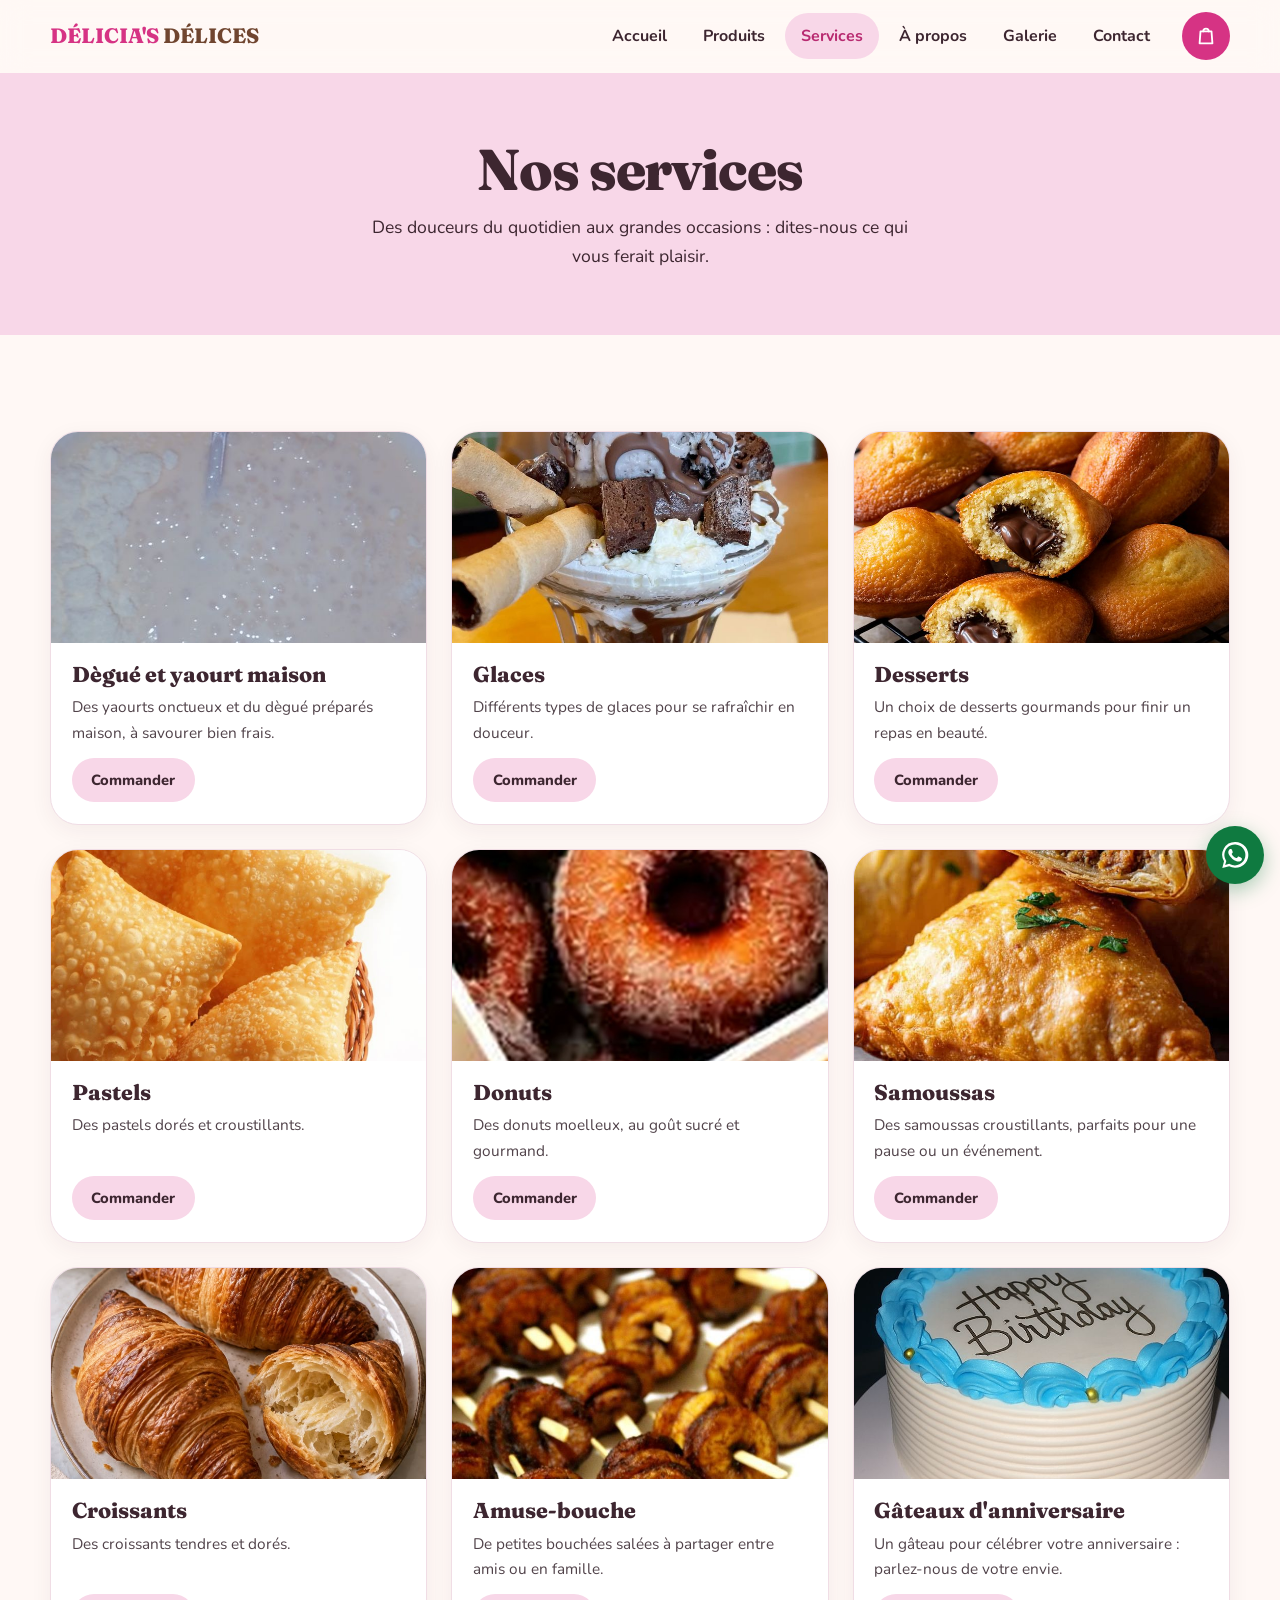
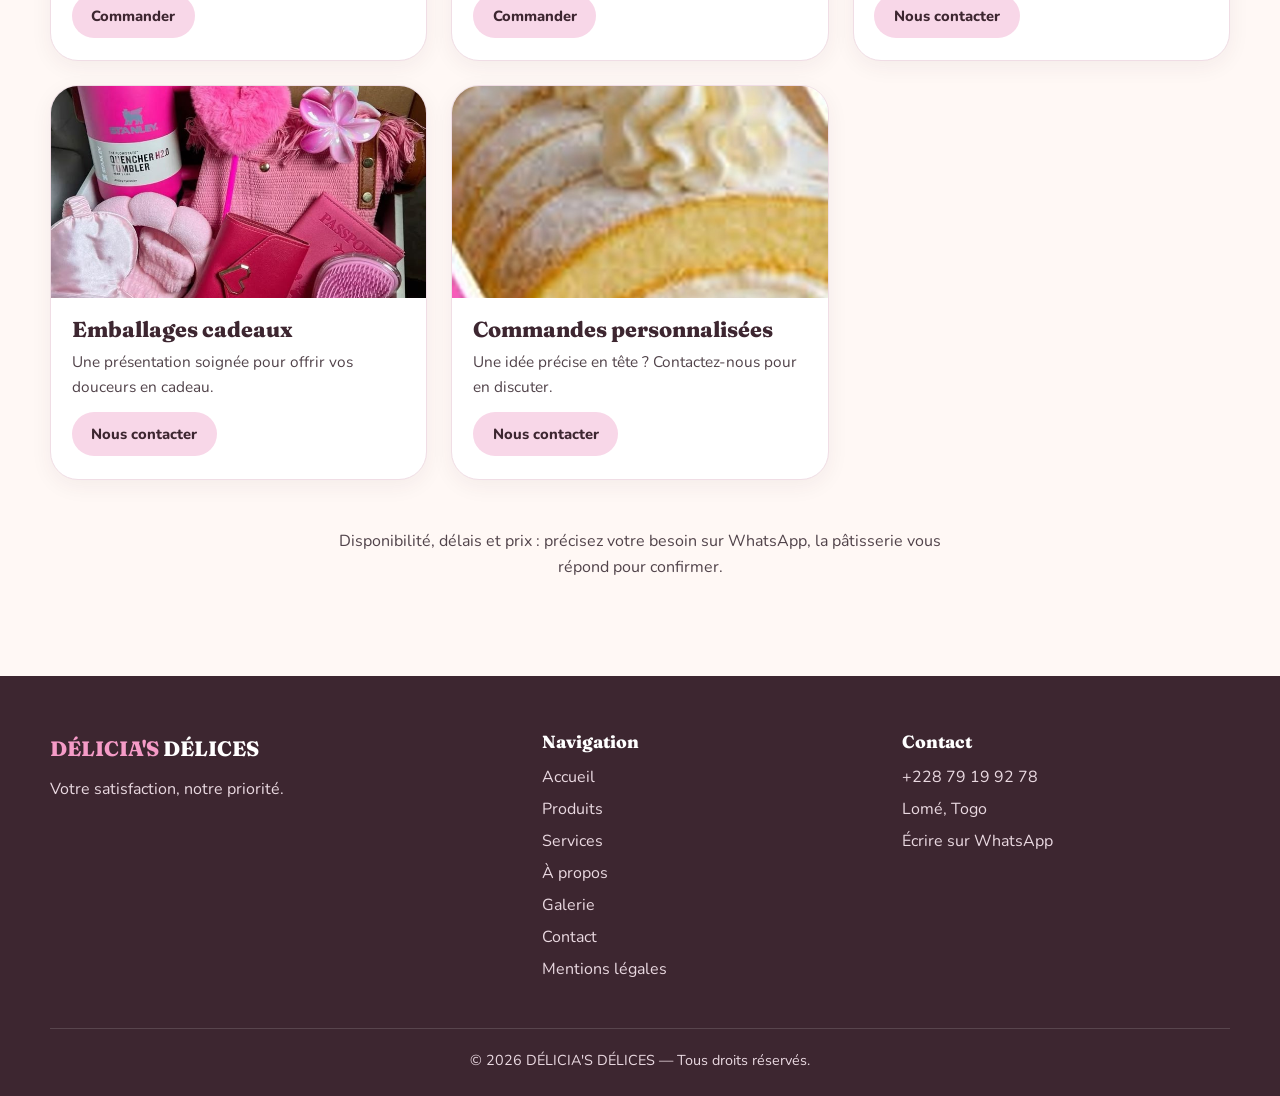
==== services.html @ 10949d64 "Add files via upload" ====
<!DOCTYPE html>
<html lang="fr">

<head>
    <meta charset="UTF-8">
    <meta name="viewport" content="width=device-width, initial-scale=1">
    <title>Nos services — DÉLICIA'S DÉLICES</title>
    <meta name="description"
        content="Dègué, yaourt, glaces, desserts, pastels, donuts, samoussas, croissants, amuse-bouche, gâteaux d'anniversaire et emballages cadeaux à Lomé.">
    <meta name="theme-color" content="#D63384">
    <script>document.documentElement.classList.add("js");</script>
    <link rel="preconnect" href="https://fonts.googleapis.com">
    <link rel="preconnect" href="https://fonts.gstatic.com" crossorigin>
    <link
        href="https://fonts.googleapis.com/css2?family=Fraunces:opsz,wght@9..144,600;9..144,800&family=Nunito:wght@400;600;800&display=swap"
        rel="stylesheet">
    <link rel="stylesheet" href="css/style.css">
    <link rel="stylesheet" href="css/produits.css">
    <link rel="stylesheet" href="css/services.css">
    <link rel="stylesheet" href="css/panier.css">
    <link rel="stylesheet" href="css/responsive.css">
</head>

<body>
    <a class="skip-link" href="#contenu">Aller au contenu</a>

    <header class="site-header">
        <div class="container nav-wrap">
            <a class="logo" href="index.html" aria-label="DÉLICIA'S DÉLICES, retour à l'accueil"><span>DÉLICIA'S</span>
                DÉLICES</a>
            <nav class="main-nav" id="nav-menu" aria-label="Navigation principale">
                <ul class="nav-menu">
                    <li><a href="index.html">Accueil</a></li>
                    <li><a href="produits.html">Produits</a></li>
                    <li><a href="services.html" aria-current="page">Services</a></li>
                    <li><a href="a-propos.html">À propos</a></li>
                    <li><a href="galerie.html">Galerie</a></li>
                    <li><a href="contact.html">Contact</a></li>
                </ul>
            </nav>
            <div class="nav-actions">
                <button class="cart-btn" type="button" data-cart-open aria-label="Ouvrir le panier">
                    <svg width="22" height="22" viewBox="0 0 24 24" fill="none" stroke="currentColor" stroke-width="2"
                        stroke-linecap="round" stroke-linejoin="round" aria-hidden="true">
                        <path d="M6 7h12l1 13H5L6 7z" />
                        <path d="M9 7a3 3 0 0 1 6 0" />
                    </svg>
                    <span class="cart-count" data-cart-count hidden>0</span>
                </button>
                <button class="nav-toggle" type="button" aria-expanded="false" aria-controls="nav-menu"
                    aria-label="Ouvrir le menu"><span></span><span></span><span></span></button>
            </div>
        </div>
    </header>

    <main id="contenu">
        <section class="page-head">
            <div class="container">
                <h1>Nos services</h1>
                <p>Des douceurs du quotidien aux grandes occasions : dites-nous ce qui vous ferait plaisir.</p>
            </div>
        </section>

        <section class="section" aria-label="Liste des services">
            <div class="container">
                <div class="grid services-grid">
                    <article class="card service reveal">
                        <div class="media" data-emoji="🥛"><img src="images/produits/Dègué.jpg"
                                alt="Dègué maison" width="640" height="360" loading="lazy"></div>
                        <div class="card-body">
                            <h2>Dègué et yaourt maison</h2>
                            <p class="card-text">Des yaourts onctueux et du dègué préparés maison, à savourer bien
                                frais.</p>
                            <a class="btn btn-ghost btn-sm" href="contact.html"
                                data-whatsapp="Bonjour DÉLICIA'S DÉLICES, je souhaite commander : Dègué et yaourt maison.">Commander</a>
                        </div>
                    </article>
                    <article class="card service reveal">
                        <div class="media" data-emoji="🍨"><img src="images/produits/Glace.jpg" alt="Glace"
                                width="640" height="360" loading="lazy"></div>
                        <div class="card-body">
                            <h2>Glaces</h2>
                            <p class="card-text">Différents types de glaces pour se rafraîchir en douceur.</p>
                            <a class="btn btn-ghost btn-sm" href="contact.html"
                                data-whatsapp="Bonjour DÉLICIA'S DÉLICES, je souhaite commander : Glaces.">Commander</a>
                        </div>
                    </article>
                    <article class="card service reveal">
                        <div class="media" data-emoji="🍰"><img src="images/produits/madeleines.jpg"
                                alt="Madeleines dorées" width="640" height="360" loading="lazy"></div>
                        <div class="card-body">
                            <h2>Desserts</h2>
                            <p class="card-text">Un choix de desserts gourmands pour finir un repas en beauté.</p>
                            <a class="btn btn-ghost btn-sm" href="contact.html"
                                data-whatsapp="Bonjour DÉLICIA'S DÉLICES, je souhaite commander : Desserts.">Commander</a>
                        </div>
                    </article>
                    <article class="card service reveal">
                        <div class="media" data-emoji="🥟"><img src="images/produits/pastel.jpg" alt="Pastels dorés"
                                width="640" height="360" loading="lazy"></div>
                        <div class="card-body">
                            <h2>Pastels</h2>
                            <p class="card-text">Des pastels dorés et croustillants.</p>
                            <a class="btn btn-ghost btn-sm" href="contact.html"
                                data-whatsapp="Bonjour DÉLICIA'S DÉLICES, je souhaite commander : Pastels.">Commander</a>
                        </div>
                    </article>
                    <article class="card service reveal">
                        <div class="media" data-emoji="🍩"><img src="images/produits/donut-sucre.jpg" alt="Donut sucré"
                                width="640" height="360" loading="lazy"></div>
                        <div class="card-body">
                            <h2>Donuts</h2>
                            <p class="card-text">Des donuts moelleux, au goût sucré et gourmand.</p>
                            <a class="btn btn-ghost btn-sm" href="contact.html"
                                data-whatsapp="Bonjour DÉLICIA'S DÉLICES, je souhaite commander : Donuts.">Commander</a>
                        </div>
                    </article>
                    <article class="card service reveal">
                        <div class="media" data-emoji="🥟"><img src="images/produits/samoussas.jpg"
                                alt="Samoussas dorés" width="640" height="360" loading="lazy"></div>
                        <div class="card-body">
                            <h2>Samoussas</h2>
                            <p class="card-text">Des samoussas croustillants, parfaits pour une pause ou un événement.
                            </p>
                            <a class="btn btn-ghost btn-sm" href="contact.html"
                                data-whatsapp="Bonjour DÉLICIA'S DÉLICES, je souhaite commander : Samoussas.">Commander</a>
                        </div>
                    </article>
                    <article class="card service reveal">
                        <div class="media" data-emoji="🥐"><img src="images/produits/croissants.jpg"
                                alt="Croissants dorés" width="640" height="360" loading="lazy"></div>
                        <div class="card-body">
                            <h2>Croissants</h2>
                            <p class="card-text">Des croissants tendres et dorés.</p>
                            <a class="btn btn-ghost btn-sm" href="contact.html"
                                data-whatsapp="Bonjour DÉLICIA'S DÉLICES, je souhaite commander : Croissants.">Commander</a>
                        </div>
                    </article>
                    <article class="card service reveal">
                        <div class="media" data-emoji="🍢"><img src="images/produits/Amuse-bouche.jpg"
                                alt="Assortiment d'amuse-bouche" width="640" height="360" loading="lazy"></div>
                        <div class="card-body">
                            <h2>Amuse-bouche</h2>
                            <p class="card-text">De petites bouchées salées à partager entre amis ou en famille.</p>
                            <a class="btn btn-ghost btn-sm" href="contact.html"
                                data-whatsapp="Bonjour DÉLICIA'S DÉLICES, je souhaite commander : Amuse-bouche.">Commander</a>
                        </div>
                    </article>
                    <article class="card service reveal">
                        <div class="media" data-emoji="🎂"><img src="images/produits/gateau-anniv.jpg"
                                alt="Gâteau d'anniversaire" width="640" height="360" loading="lazy"></div>
                        <div class="card-body">
                            <h2>Gâteaux d'anniversaire</h2>
                            <p class="card-text">Un gâteau pour célébrer votre anniversaire : parlez-nous de votre
                                envie.</p>
                            <a class="btn btn-ghost btn-sm" href="contact.html"
                                data-whatsapp="Bonjour DÉLICIA'S DÉLICES, je souhaite des informations sur : Gâteaux d'anniversaire.">Nous
                                contacter</a>
                        </div>
                    </article>
                    <article class="card service reveal">
                        <div class="media" data-emoji="🎁"><img src="images/produits/coffret-cadeau.jpg"
                                alt="Coffret cadeau" width="640" height="360" loading="lazy"></div>
                        <div class="card-body">
                            <h2>Emballages cadeaux</h2>
                            <p class="card-text">Une présentation soignée pour offrir vos douceurs en cadeau.</p>
                            <a class="btn btn-ghost btn-sm" href="contact.html"
                                data-whatsapp="Bonjour DÉLICIA'S DÉLICES, je souhaite des informations sur : Emballages cadeaux.">Nous
                                contacter</a>
                        </div>
                    </article>
                    <article class="card service reveal">
                        <div class="media" data-emoji="✨"><img src="images/produits/gateau-roule.jpg"
                                alt="Gâteau roulé personnalisé" width="640" height="360" loading="lazy"></div>
                        <div class="card-body">
                            <h2>Commandes personnalisées</h2>
                            <p class="card-text">Une idée précise en tête ? Contactez-nous pour en discuter.</p>
                            <a class="btn btn-ghost btn-sm" href="contact.html"
                                data-whatsapp="Bonjour DÉLICIA'S DÉLICES, je souhaite des informations sur : Commandes personnalisées.">Nous
                                contacter</a>
                        </div>
                    </article>
                </div>
                <p class="services-note reveal">Disponibilité, délais et prix : précisez votre besoin sur WhatsApp, la
                    pâtisserie vous répond pour confirmer.</p>
            </div>
        </section>
    </main>

    <footer class="site-footer">
        <div class="container footer-grid">
            <div>
                <a class="logo logo-light" href="index.html"><span>DÉLICIA'S</span> DÉLICES</a>
                <p>Votre satisfaction, notre priorité.</p>
            </div>
            <nav aria-label="Pied de page">
                <h2 class="foot-title">Navigation</h2>
                <ul>
                    <li><a href="index.html">Accueil</a></li>
                    <li><a href="produits.html">Produits</a></li>
                    <li><a href="services.html">Services</a></li>
                    <li><a href="a-propos.html">À propos</a></li>
                    <li><a href="galerie.html">Galerie</a></li>
                    <li><a href="contact.html">Contact</a></li>
                    <li><a href="mentions-legales.html">Mentions légales</a></li>
                </ul>
            </nav>
            <div>
                <h2 class="foot-title">Contact</h2>
                <ul>
                    <li><a href="tel:+22879199278">+228 79 19 92 78</a></li>
                    <li>Lomé, Togo</li>
                    <li><a href="contact.html" data-whatsapp="Bonjour DÉLICIA'S DÉLICES,">Écrire sur WhatsApp</a></li>
                    <!-- Facebook / Instagram : à ajouter ici dès que les adresses officielles sont fournies. -->
                </ul>
            </div>
        </div>
        <p class="container copyright">© 2026 DÉLICIA'S DÉLICES — Tous droits réservés.</p>
    </footer>

    <script src="js/donnees-produits.js" defer></script>
    <script src="js/panier.js" defer></script>
    <script src="js/main.js" defer></script>
</body>

</html>
---- css/style.css ----
/* ===== Variables ===== */
:root {
    --primary-color: #D63384;
    --secondary-color: #F8D7E8;
    --light-color: #FFF8F5;
    --dark-color: #3D2630;
    --white: #FFFFFF;
    --cream-color: #FFF1E6;
    --chocolate-color: #70452F;
    --text-color: #51434A;
    --border-color: #F0DDE5;
    --whatsapp-color: #0F7A40;
    --font-title: "Fraunces", Georgia, "Times New Roman", serif;
    --font-text: "Nunito", system-ui, -apple-system, "Segoe UI", sans-serif;
}

/* ===== Base ===== */
*,
*::before,
*::after {
    box-sizing: border-box;
    margin: 0;
}

html {
    scroll-behavior: smooth;
    scroll-padding-top: 90px;
}

body {
    font-family: var(--font-text);
    color: var(--text-color);
    background: var(--light-color);
    line-height: 1.65;
    overflow-x: hidden;
}

body.no-scroll {
    overflow: hidden;
}

img {
    display: block;
    max-width: 100%;
}

a {
    color: inherit;
    text-decoration: none;
}

ul {
    list-style: none;
    padding: 0;
}

h1,
h2,
h3 {
    font-family: var(--font-title);
    color: var(--dark-color);
    line-height: 1.15;
    font-weight: 800;
}

:focus-visible {
    outline: 3px solid var(--primary-color);
    outline-offset: 3px;
    border-radius: 6px;
}

.container {
    width: min(1180px, 100% - 2rem);
    margin-inline: auto;
}

.muted {
    color: #75646c;
    font-size: .92rem;
}

.skip-link {
    position: absolute;
    left: 1rem;
    top: -70px;
    z-index: 200;
    padding: .7rem 1rem;
    border-radius: 8px;
    background: var(--dark-color);
    color: #fff;
}

.skip-link:focus {
    top: 1rem;
}

/* ===== Boutons ===== */
.btn {
    display: inline-flex;
    align-items: center;
    justify-content: center;
    gap: .5rem;
    min-height: 48px;
    padding: .75rem 1.6rem;
    border: 2px solid transparent;
    border-radius: 999px;
    font-family: inherit;
    font-size: 1rem;
    font-weight: 800;
    line-height: 1.1;
    text-align: center;
    cursor: pointer;
    transition: transform .2s, box-shadow .2s, background .2s, color .2s;
}

.btn-primary {
    background: var(--primary-color);
    color: #fff;
    box-shadow: 0 8px 20px rgba(214, 51, 132, .28);
}

.btn-primary:hover {
    background: #B82A70;
    transform: translateY(-2px);
}

.btn-outline {
    border-color: var(--primary-color);
    color: var(--primary-color);
    background: transparent;
}

.btn-outline:hover {
    background: var(--primary-color);
    color: #fff;
}

.btn-ghost {
    background: var(--secondary-color);
    color: var(--dark-color);
}

.btn-ghost:hover {
    background: #F2C3DA;
}

.btn-light {
    background: #fff;
    color: #B82A70;
}

.btn-light:hover {
    transform: translateY(-2px);
    box-shadow: 0 10px 24px rgba(0, 0, 0, .2);
}

.btn-whatsapp {
    background: var(--whatsapp-color);
    color: #fff;
}

.btn-whatsapp:hover {
    background: #0B6234;
}

.btn-sm {
    min-height: 44px;
    padding: .55rem 1.1rem;
    font-size: .92rem;
}

.btn-block {
    width: 100%;
}

.btn:disabled {
    opacity: .5;
    cursor: not-allowed;
}

/* ===== En-tête ===== */
.site-header {
    position: sticky;
    top: 0;
    z-index: 50;
    background: rgba(255, 248, 245, .72);
    -webkit-backdrop-filter: blur(14px);
    backdrop-filter: blur(14px);
    border-bottom: 1px solid transparent;
    transition: background .3s, box-shadow .3s, border-color .3s;
}

.site-header.scrolled {
    background: rgba(255, 255, 255, .9);
    box-shadow: 0 6px 24px rgba(61, 38, 48, .08);
    border-color: var(--border-color);
}

.nav-wrap {
    display: flex;
    align-items: center;
    gap: 1rem;
    min-height: 72px;
}

.logo {
    font-family: var(--font-title);
    font-weight: 800;
    font-size: 1.3rem;
    color: var(--chocolate-color);
    white-space: nowrap;
}

.logo span {
    color: var(--primary-color);
}

.main-nav {
    margin-left: auto;
}

.nav-menu {
    display: flex;
    gap: .25rem;
}

.nav-menu a {
    display: block;
    padding: .6rem 1rem;
    border-radius: 999px;
    font-weight: 700;
    color: var(--dark-color);
    transition: background .2s, color .2s;
}

.nav-menu a:hover {
    background: var(--secondary-color);
}

.nav-menu a[aria-current] {
    background: var(--secondary-color);
    color: #B82A70;
}

.nav-actions {
    display: flex;
    align-items: center;
    gap: .5rem;
}

.cart-btn {
    position: relative;
    display: grid;
    place-items: center;
    width: 48px;
    height: 48px;
    border: 0;
    border-radius: 50%;
    background: var(--primary-color);
    color: #fff;
    cursor: pointer;
    transition: transform .2s;
}

.cart-btn:hover {
    transform: scale(1.07);
}

.cart-count {
    position: absolute;
    top: -4px;
    right: -4px;
    display: grid;
    place-items: center;
    min-width: 22px;
    height: 22px;
    padding: 0 5px;
    border: 2px solid var(--light-color);
    border-radius: 11px;
    background: var(--chocolate-color);
    color: #fff;
    font-size: .75rem;
    font-weight: 800;
}

.cart-count[hidden] {
    display: none;
}

.cart-count.bump {
    animation: bump .4s;
}

@keyframes bump {
    40% {
        transform: scale(1.45);
    }
}

.nav-toggle {
    display: none;
    position: relative;
    width: 48px;
    height: 48px;
    border: 0;
    border-radius: 50%;
    background: var(--secondary-color);
    cursor: pointer;
}

.nav-toggle span {
    position: absolute;
    left: 14px;
    width: 20px;
    height: 2px;
    border-radius: 2px;
    background: var(--dark-color);
    transition: transform .3s, opacity .2s;
}

.nav-toggle span:nth-child(1) {
    top: 17px;
}

.nav-toggle span:nth-child(2) {
    top: 23px;
}

.nav-toggle span:nth-child(3) {
    top: 29px;
}

.nav-toggle[aria-expanded="true"] span:nth-child(1) {
    transform: translateY(6px) rotate(45deg);
}

.nav-toggle[aria-expanded="true"] span:nth-child(2) {
    opacity: 0;
}

.nav-toggle[aria-expanded="true"] span:nth-child(3) {
    transform: translateY(-6px) rotate(-45deg);
}

/* ===== Sections ===== */
.section {
    padding: clamp(3.5rem, 8vw, 6rem) 0;
}

.section-pink {
    background: var(--secondary-color);
}

.section-cream {
    background: var(--cream-color);
}

.section-head {
    max-width: 40rem;
    margin: 0 auto 2.75rem;
    text-align: center;
}

.section-head h2 {
    font-size: clamp(1.9rem, 4vw, 2.7rem);
    margin-bottom: .6rem;
}

.center {
    margin-top: 2.5rem;
    text-align: center;
}

/* ===== Médias (photo + repli coloré si l'image manque) ===== */
.media {
    position: relative;
    display: block;
    aspect-ratio: 4 / 3;
    overflow: hidden;
    background: linear-gradient(135deg, var(--secondary-color), var(--cream-color));
}

.media img {
    width: 100%;
    height: 100%;
    object-fit: cover;
    transition: transform .6s;
}

.media::after {
    content: attr(data-emoji);
    position: absolute;
    inset: 0;
    display: none;
    place-items: center;
    font-size: clamp(2rem, 6vw, 3.5rem);
}

.media.no-img img {
    display: none;
}

.media.no-img::after {
    display: grid;
}

/* ===== Pied de page ===== */
.site-footer {
    padding: 3.5rem 0 1.5rem;
    background: var(--dark-color);
    color: #ead9e1;
}

.footer-grid {
    display: grid;
    grid-template-columns: 1.4fr 1fr 1fr;
    gap: 2rem;
}

.logo-light {
    color: #fff;
}

.logo-light span {
    color: #F59BC7;
}

.footer-grid p {
    margin-top: .6rem;
}

.foot-title {
    margin-bottom: .7rem;
    color: #fff;
    font-family: var(--font-title);
    font-size: 1.1rem;
}

.site-footer li {
    margin: .35rem 0;
}

.site-footer a:hover {
    color: var(--secondary-color);
    text-decoration: underline;
}

.copyright {
    margin-top: 2.5rem;
    padding-top: 1.25rem;
    border-top: 1px solid rgba(255, 255, 255, .14);
    text-align: center;
    font-size: .9rem;
}

/* ===== Éléments injectés par main.js ===== */
.scroll-progress {
    position: fixed;
    inset: 0 0 auto 0;
    z-index: 60;
    height: 4px;
    background: linear-gradient(90deg, var(--primary-color), var(--chocolate-color));
    transform: scaleX(0);
    transform-origin: left;
}

.toast-box {
    position: fixed;
    left: 50%;
    bottom: 1.25rem;
    z-index: 120;
    display: grid;
    gap: .5rem;
    width: min(92vw, 380px);
    transform: translateX(-50%);
    pointer-events: none;
}

.toast {
    padding: .85rem 1.1rem;
    border-radius: 14px;
    background: var(--dark-color);
    color: #fff;
    font-weight: 700;
    box-shadow: 0 12px 30px rgba(0, 0, 0, .25);
    animation: toast-in .35s;
    transition: opacity .3s, transform .3s;
}

.toast::before {
    content: "✓ ";
    color: #7BE3A8;
}

.toast.hide {
    opacity: 0;
    transform: translateY(10px);
}

@keyframes toast-in {
    from {
        opacity: 0;
        transform: translateY(14px);
    }
}

.to-top {
    position: fixed;
    right: 1rem;
    bottom: 4.75rem;
    z-index: 40;
    width: 48px;
    height: 48px;
    border: 0;
    border-radius: 50%;
    background: var(--dark-color);
    color: #fff;
    font-size: 1.3rem;
    cursor: pointer;
    opacity: 0;
    visibility: hidden;
    transform: translateY(10px);
    transition: opacity .3s, transform .3s, visibility .3s;
}

.to-top.show {
    opacity: 1;
    visibility: visible;
    transform: none;
}

.whatsapp-float {
    position: fixed;
    right: 1rem;
    bottom: max(1rem, env(safe-area-inset-bottom));
    z-index: 45;
    display: grid;
    width: 58px;
    height: 58px;
    place-items: center;
    border-radius: 50%;
    background: var(--whatsapp-color);
    color: #fff;
    box-shadow: 0 6px 20px rgba(15, 122, 64, .35);
    transition: background .2s, transform .2s, box-shadow .2s;
}

.whatsapp-float:hover {
    transform: translateY(-3px);
    background: #0B6234;
    box-shadow: 0 10px 24px rgba(15, 122, 64, .4);
}

.whatsapp-float svg {
    width: 32px;
    height: 32px;
    fill: currentColor;
}

/* ===== Apparition au défilement ===== */
.js .reveal {
    opacity: 0;
}

.js .reveal.is-visible {
    opacity: 1;
    animation: rise .65s ease both;
    animation-delay: var(--d, 0s);
}

@keyframes rise {
    from {
        opacity: 0;
        translate: 0 26px;
    }
}

.grid>.reveal:nth-child(2) {
    --d: .08s;
}

.grid>.reveal:nth-child(3) {
    --d: .16s;
}

.grid>.reveal:nth-child(4) {
    --d: .24s;
}

@media (prefers-reduced-motion: reduce) {
    html {
        scroll-behavior: auto;
    }

    *,
    *::before,
    *::after {
        animation-duration: .01ms !important;
        animation-delay: 0s !important;
        animation-iteration-count: 1 !important;
        transition-duration: .01ms !important;
        transition-delay: 0s !important;
    }
}

/* ===== Utilitaires communs ===== */
[hidden] {
    display: none !important;
}

.sr-only {
    position: absolute;
    width: 1px;
    height: 1px;
    margin: -1px;
    padding: 0;
    overflow: hidden;
    clip: rect(0 0 0 0);
    white-space: nowrap;
    border: 0;
}

.grid {
    display: grid;
    gap: 1.5rem;
}

.page-head {
    padding: clamp(2.5rem, 6vw, 4rem) 0;
    background: var(--secondary-color);
    text-align: center;
}

.page-head h1 {
    margin-bottom: .6rem;
    font-size: clamp(2.2rem, 5.5vw, 3.6rem);
    letter-spacing: -.02em;
}

.page-head p {
    max-width: 36rem;
    margin-inline: auto;
    color: var(--dark-color);
    font-size: 1.1rem;
}

/* ===== Appel à l'action (commun) ===== */
.cta {
    padding: clamp(3.5rem, 8vw, 5.5rem) 0;
    background: var(--primary-color);
    color: #fff;
    text-align: center;
}

.cta h2 {
    margin-bottom: 1rem;
    color: #fff;
    font-size: clamp(2rem, 4.8vw, 3.2rem);
}

.cta p {
    max-width: 36rem;
    margin: 0 auto 2rem;
    font-size: 1.1rem;
}

/* ===== Pages de texte (mentions légales) ===== */
.legal {
    max-width: 46rem;
}

.legal h2 {
    margin: 2.2rem 0 .6rem;
    font-size: 1.5rem;
}

.legal h2:first-child {
    margin-top: 0;
}

.legal p,
.legal li {
    margin-bottom: .6rem;
}

.legal ul {
    padding-left: 1.2rem;
    list-style: disc;
}

.legal a {
    text-decoration: underline;
}

.todo {
    padding: .05rem .4rem;
    border-radius: 6px;
    background: #FFE8A3;
    color: var(--dark-color);
    font-weight: 700;
}
---- css/produits.css ----
/* Cartes produits et catalogue (recherche, filtres, tri). */
.grid-products {
    grid-template-columns: repeat(auto-fit, minmax(min(100%, 250px), 1fr));
}

.card {
    display: flex;
    flex-direction: column;
    overflow: hidden;
    border: 1px solid var(--border-color);
    border-radius: 28px;
    background: #fff;
    box-shadow: 0 6px 22px rgba(61, 38, 48, .06);
    transition: transform .3s, box-shadow .3s;
}

.card:hover {
    transform: translateY(-6px);
    box-shadow: 0 16px 36px rgba(214, 51, 132, .16);
}

.card:hover .media img {
    transform: scale(1.06);
}

.card .media {
    border-radius: 0;
}

.badge {
    position: absolute;
    top: .8rem;
    left: .8rem;
    padding: .25rem .8rem;
    border-radius: 999px;
    background: var(--primary-color);
    color: #fff;
    font-size: .8rem;
    font-weight: 800;
}

.card-body {
    display: flex;
    flex: 1;
    flex-direction: column;
    padding: 1.25rem 1.3rem 1.4rem;
}

.card-cat {
    margin-bottom: .2rem;
    color: var(--chocolate-color);
    font-size: .88rem;
    font-weight: 700;
}

.card-body h3 {
    margin-bottom: .4rem;
    font-size: 1.3rem;
}

.card-text {
    flex: 1;
    margin-bottom: .8rem;
    font-size: .96rem;
}

.price {
    margin-bottom: 1rem;
    color: #B82A70;
    font-size: 1.3rem;
    font-weight: 800;
}

.card-actions {
    display: flex;
    flex-wrap: wrap;
    gap: .5rem;
}

.card-actions .btn-primary {
    flex: 1 1 auto;
}

/* ===== Catalogue : recherche, filtres, tri ===== */
.toolbar {
    display: flex;
    flex-wrap: wrap;
    align-items: center;
    justify-content: space-between;
    gap: 1rem;
    margin-bottom: 1.25rem;
}

.search {
    position: relative;
    flex: 1 1 280px;
    max-width: 520px;
}

.search svg {
    position: absolute;
    top: 50%;
    left: 1.1rem;
    translate: 0 -50%;
    color: var(--chocolate-color);
    pointer-events: none;
}

.search input {
    width: 100%;
    min-height: 52px;
    padding: .7rem 1rem .7rem 3rem;
    border: 2px solid var(--border-color);
    border-radius: 999px;
    background: #fff;
    color: var(--dark-color);
    font: inherit;
    transition: border-color .2s;
}

.search input:focus {
    border-color: var(--primary-color);
}

.sort {
    display: flex;
    align-items: center;
    gap: .6rem;
    color: var(--dark-color);
    font-weight: 700;
}

.sort select {
    min-height: 52px;
    padding: .6rem 1.1rem;
    border: 2px solid var(--border-color);
    border-radius: 999px;
    background: #fff;
    color: var(--dark-color);
    font: inherit;
    font-weight: 700;
    cursor: pointer;
}

.chips {
    display: flex;
    flex-wrap: wrap;
    gap: .55rem;
    margin-bottom: 1.5rem;
}

.chip {
    flex: none;
    min-height: 44px;
    padding: .5rem 1.15rem;
    border: 2px solid var(--border-color);
    border-radius: 999px;
    background: #fff;
    color: var(--dark-color);
    font: inherit;
    font-weight: 700;
    cursor: pointer;
    transition: background .2s, color .2s, border-color .2s;
}

.chip:hover {
    border-color: var(--primary-color);
}

.chip[aria-pressed="true"] {
    border-color: var(--primary-color);
    background: var(--primary-color);
    color: #fff;
}

.result-count {
    margin-bottom: 1.25rem;
    color: #75646c;
    font-size: .95rem;
}

.grid.instant .reveal.is-visible {
    animation: none;
}

.empty {
    display: grid;
    justify-items: center;
    gap: .8rem;
    padding: 3.5rem 1rem;
    border: 2px dashed var(--border-color);
    border-radius: 28px;
    background: #fff;
    text-align: center;
}

.empty span {
    font-size: 3rem;
}

.empty h2 {
    font-size: 1.5rem;
}

.catalog-note {
    margin-top: 3.5rem;
    padding: 2rem 1.5rem;
    border-radius: 28px;
    background: var(--cream-color);
    text-align: center;
}

.catalog-note h2 {
    margin-bottom: .5rem;
    font-size: 1.6rem;
}

.catalog-note p {
    max-width: 34rem;
    margin: 0 auto 1.25rem;
}
---- css/services.css ----
.services-grid {
    grid-template-columns: repeat(auto-fit, minmax(min(100%, 290px), 1fr));
}

.service .media {
    aspect-ratio: 16 / 9;
}

.service .media.no-img::after {
    font-size: 3.6rem;
}

.service h2 {
    margin-bottom: .4rem;
    font-size: 1.35rem;
}

.service .btn {
    align-self: flex-start;
}

.services-note {
    max-width: 40rem;
    margin: 3rem auto 0;
    text-align: center;
}
---- css/panier.css ----
.cart-overlay {
    position: fixed;
    inset: 0;
    z-index: 90;
    background: rgba(61, 38, 48, .45);
    opacity: 0;
    visibility: hidden;
    transition: opacity .3s, visibility 0s .3s;
}

.cart-overlay.open {
    opacity: 1;
    visibility: visible;
    transition: opacity .3s;
}

.cart-panel {
    position: fixed;
    top: 0;
    right: 0;
    z-index: 100;
    display: flex;
    flex-direction: column;
    width: min(440px, 100%);
    height: 100%;
    height: 100dvh;
    background: #fff;
    box-shadow: -12px 0 40px rgba(61, 38, 48, .2);
    transform: translateX(100%);
    visibility: hidden;
    transition: transform .35s ease, visibility 0s .35s;
}

.cart-panel.open {
    transform: none;
    visibility: visible;
    transition: transform .35s ease;
}

.cart-head {
    display: flex;
    align-items: center;
    justify-content: space-between;
    padding: 1rem 1.25rem;
    border-bottom: 1px solid var(--border-color);
}

.cart-head h2 {
    font-size: 1.5rem;
}

.cart-close {
    width: 44px;
    height: 44px;
    border: 0;
    border-radius: 50%;
    background: var(--secondary-color);
    color: var(--dark-color);
    font-size: 1.1rem;
    cursor: pointer;
}

.cart-body {
    flex: 1;
    overflow-y: auto;
    padding: .5rem 1.25rem;
}

.cart-foot {
    max-height: 58%;
    overflow-y: auto;
    padding: 1rem 1.25rem 1.25rem;
    border-top: 1px solid var(--border-color);
    background: var(--light-color);
}

.cart-foot:empty {
    display: none;
}

.cart-empty {
    display: grid;
    justify-items: center;
    gap: 1rem;
    padding: 3rem 1rem;
    text-align: center;
}

.cart-empty-image {
    width: min(100%, 240px);
    aspect-ratio: 1;
    object-fit: contain;
    border-radius: 20px;
}

.cart-item {
    display: grid;
    grid-template-columns: 72px 1fr auto;
    gap: .9rem;
    padding: .9rem 0;
    border-bottom: 1px solid var(--border-color);
}

.cart-item .media {
    width: 72px;
    aspect-ratio: 1;
    border-radius: 16px;
}

.cart-item h3 {
    font-family: var(--font-text);
    font-size: 1rem;
    font-weight: 800;
}

.cart-item-side {
    display: flex;
    flex-direction: column;
    align-items: flex-end;
    justify-content: space-between;
    text-align: right;
    color: var(--dark-color);
}

.qty {
    display: inline-flex;
    align-items: center;
    margin-top: .4rem;
    border: 1px solid var(--border-color);
    border-radius: 999px;
}

.qty button {
    width: 40px;
    height: 40px;
    border: 0;
    border-radius: 50%;
    background: none;
    color: var(--primary-color);
    font-size: 1.25rem;
    cursor: pointer;
}

.qty button:hover:not(:disabled) {
    background: var(--secondary-color);
}

.qty button:disabled {
    opacity: .35;
    cursor: not-allowed;
}

.qty output {
    min-width: 28px;
    text-align: center;
    font-weight: 800;
}

.link-danger {
    min-height: 40px;
    border: 0;
    background: none;
    color: #B3261E;
    font-family: inherit;
    font-size: .9rem;
    font-weight: 700;
    text-decoration: underline;
    cursor: pointer;
}

.delivery,
.payment {
    display: grid;
    gap: .5rem;
    margin: 0 0 .9rem;
    padding: 0;
    border: 0;
}

.delivery legend,
.payment legend {
    margin-bottom: .4rem;
    color: var(--dark-color);
    font-weight: 800;
}

.delivery label,
.payment label {
    display: flex;
    align-items: center;
    gap: .6rem;
    min-height: 48px;
    padding: .6rem .9rem;
    border: 2px solid var(--border-color);
    border-radius: 14px;
    background: #fff;
    cursor: pointer;
}

.delivery label:has(input:checked),
.payment label:has(input:checked) {
    border-color: var(--primary-color);
    background: var(--secondary-color);
}

.delivery input,
.payment input {
    width: 18px;
    height: 18px;
    accent-color: var(--primary-color);
}

.delivery span,
.payment span {
    flex: 1;
    font-weight: 700;
    color: var(--dark-color);
}

.payment-note {
    margin: -.4rem 0 1rem;
    text-align: left;
}

.delivery em {
    color: var(--chocolate-color);
    font-style: normal;
    font-weight: 700;
}

.delivery-location {
    display: grid;
    gap: .5rem;
    margin-bottom: 1rem;
}

.delivery-location label {
    color: var(--dark-color);
    font-weight: 800;
}

.delivery-location input {
    width: 100%;
    min-height: 48px;
    padding: .65rem .9rem;
    border: 2px solid var(--border-color);
    border-radius: 12px;
    background: #fff;
    color: var(--dark-color);
    font: inherit;
}

.delivery-location .small {
    margin: 0;
    font-size: .8rem;
}

.totals {
    margin: 0 0 1rem;
}

.totals div {
    display: flex;
    justify-content: space-between;
    padding: .2rem 0;
}

.totals dd {
    margin: 0;
    font-weight: 700;
}

.totals .grand {
    margin-top: .4rem;
    padding-top: .6rem;
    border-top: 2px dashed var(--border-color);
    color: var(--dark-color);
    font-size: 1.25rem;
}

.totals .grand dd {
    color: #B82A70;
    font-weight: 800;
}

.cart-foot .small {
    margin-top: .7rem;
    font-size: .82rem;
    text-align: center;
}
---- css/responsive.css ----
/* Tablettes et mobiles (≤ 900 px) */
@media (max-width: 900px) {
    .nav-toggle {
        display: block;
    }

    .nav-actions {
        margin-left: auto;
    }

    .main-nav {
        position: absolute;
        top: 100%;
        left: 0;
        right: 0;
        margin: 0;
        max-height: 0;
        overflow: hidden;
        visibility: hidden;
        border-bottom: 1px solid var(--border-color);
        background: rgba(255, 255, 255, .97);
        -webkit-backdrop-filter: blur(14px);
        backdrop-filter: blur(14px);
        box-shadow: 0 18px 30px rgba(61, 38, 48, .1);
        transition: max-height .35s ease, visibility 0s .35s;
    }

    .main-nav.open {
        max-height: 80vh;
        visibility: visible;
        transition: max-height .35s ease;
    }

    .nav-menu {
        flex-direction: column;
        gap: .15rem;
        padding: .75rem 1rem 1.25rem;
    }

    .nav-menu a {
        padding: .95rem 1rem;
        font-size: 1.05rem;
    }

    .hero-grid,
    .about-grid {
        grid-template-columns: 1fr;
        gap: 2.5rem;
    }

    .hero-visual {
        width: min(100%, 420px);
    }

    .about-img {
        max-width: 520px;
        margin-inline: auto;
    }

    .footer-grid {
        grid-template-columns: 1fr 1fr;
    }

    .footer-grid> :first-child {
        grid-column: 1 / -1;
    }
}

/* Mobiles (≤ 600 px) */
@media (max-width: 600px) {
    .gallery-preview {
        grid-template-columns: repeat(2, 1fr);
    }

    .footer-grid {
        grid-template-columns: 1fr;
    }

    .btn-row .btn {
        flex: 1 1 100%;
    }

    .cart-item {
        grid-template-columns: 64px 1fr;
    }

    .cart-item .media {
        width: 64px;
    }

    .cart-item-side {
        grid-column: 1 / -1;
        flex-direction: row;
        align-items: center;
    }
}

/* Très petits écrans (≤ 380 px, dont 320 px) */
@media (max-width: 380px) {
    .logo {
        font-size: 1rem;
    }

    .nav-wrap {
        gap: .5rem;
    }

    .cart-btn,
    .nav-toggle {
        width: 44px;
        height: 44px;
    }

    .nav-toggle span {
        left: 12px;
    }

    .nav-toggle span:nth-child(1) {
        top: 15px;
    }

    .nav-toggle span:nth-child(2) {
        top: 21px;
    }

    .nav-toggle span:nth-child(3) {
        top: 27px;
    }
}

/* Grands écrans */
@media (min-width: 1600px) {
    .container {
        width: min(1360px, 100% - 4rem);
    }
}

/* Catalogue sur mobile */
@media (max-width: 600px) {
    .search {
        max-width: none;
    }

    .sort {
        width: 100%;
    }

    .sort select {
        flex: 1;
    }

    .chips {
        flex-wrap: nowrap;
        margin-inline: -1rem;
        padding: .25rem 1rem .6rem;
        overflow-x: auto;
        scrollbar-width: thin;
    }
}

/* Pages détails du produit et à propos */
@media (max-width: 900px) {

    .detail,
    .split {
        grid-template-columns: 1fr;
    }

    .split.reverse .split-media {
        order: 0;
    }
}

/* Galerie, contact, visionneuse */
@media (min-width: 900px) {
    .gallery-item:first-child {
        grid-column: span 2;
        grid-row: span 2;
        aspect-ratio: auto;
    }
}

@media (max-width: 900px) {
    .contact-grid {
        grid-template-columns: 1fr;
    }
}

@media (max-width: 600px) {
    .lightbox {
        padding-bottom: 6rem;
    }

    .lb-prev,
    .lb-next {
        top: auto;
        bottom: 1.2rem;
        translate: none;
    }

    .lb-prev {
        left: calc(50% - 64px);
    }

    .lb-next {
        right: calc(50% - 64px);
    }
}
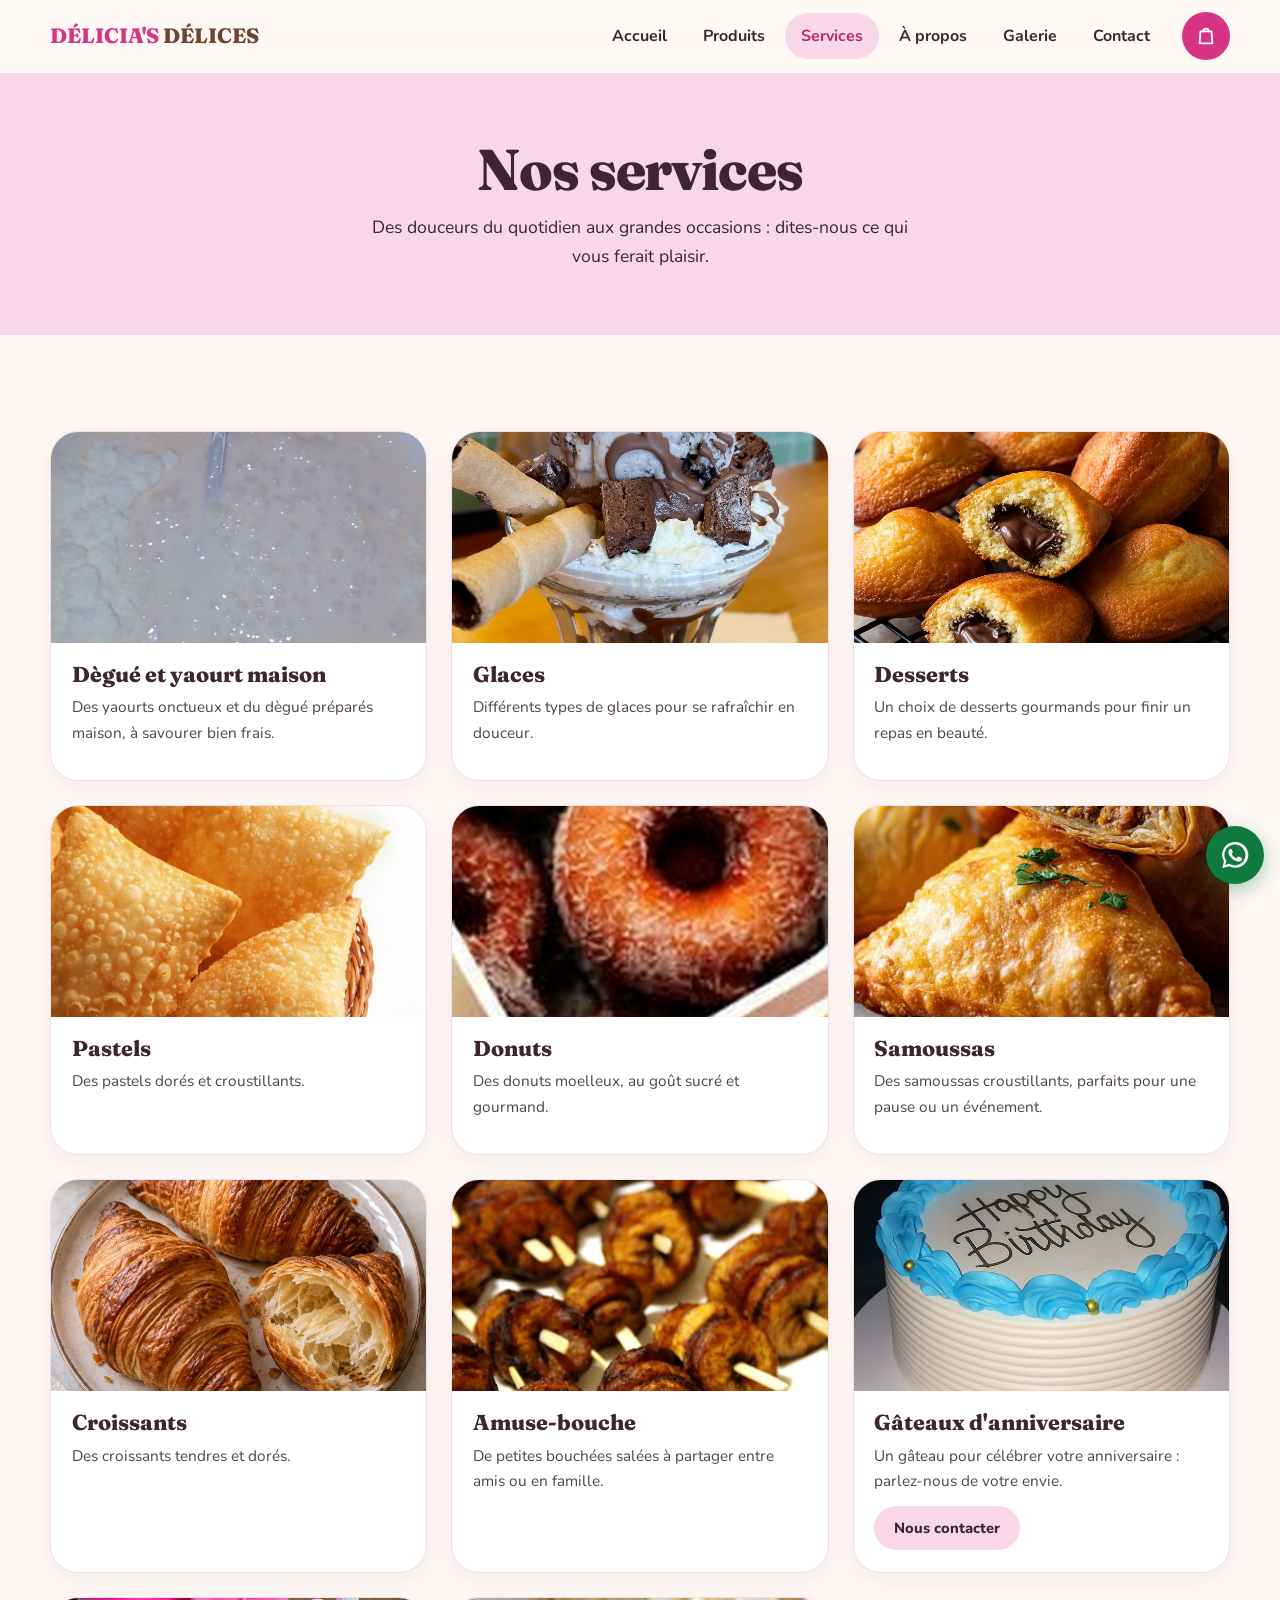
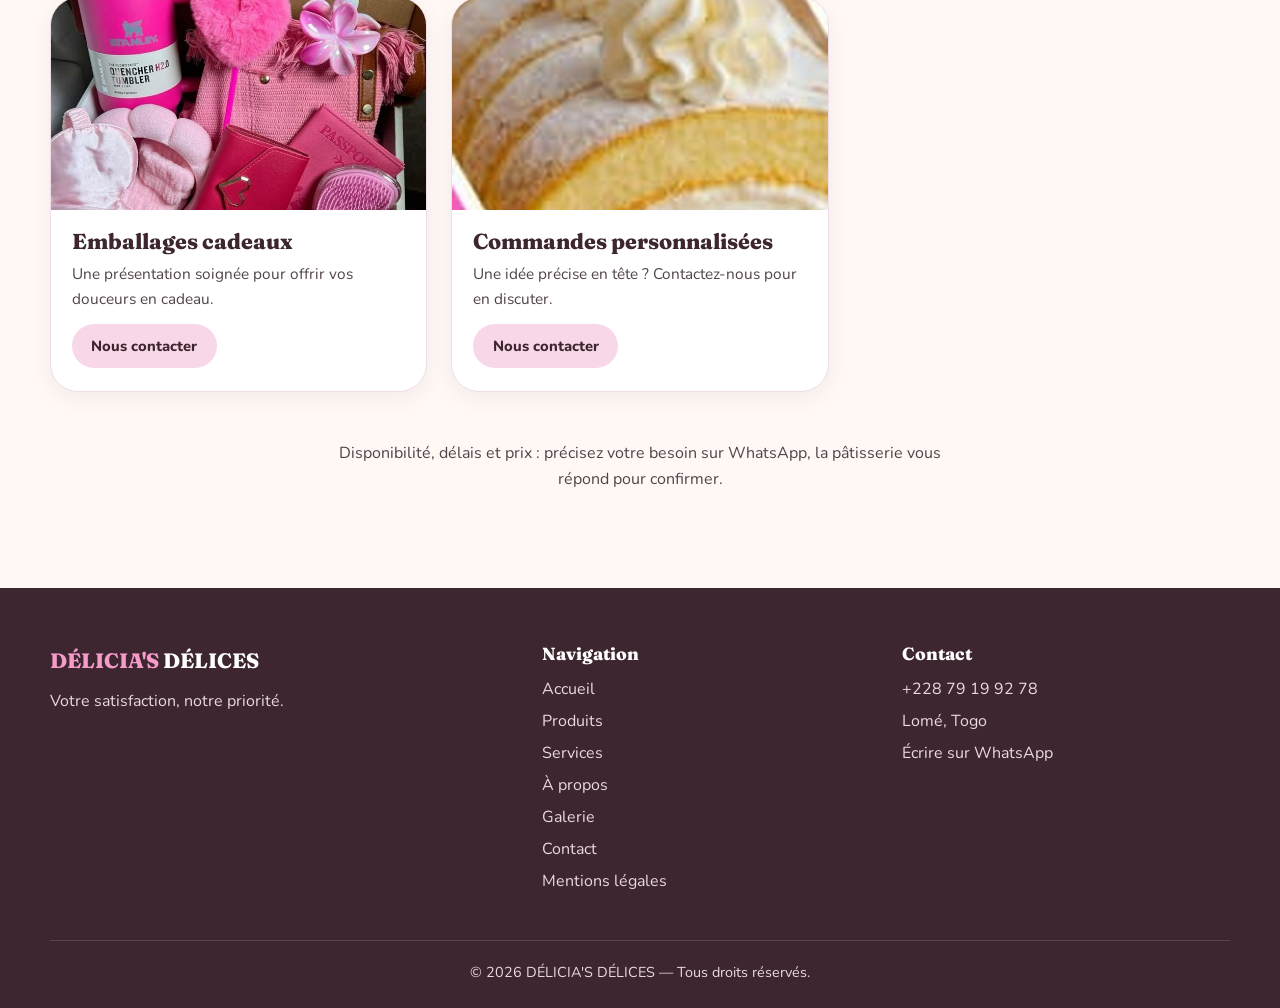
==== commit be15bc84: "amelioration du site" ====
--- a/services.html
+++ b/services.html
@@ -71,8 +71,6 @@
                             <h2>Dègué et yaourt maison</h2>
                             <p class="card-text">Des yaourts onctueux et du dègué préparés maison, à savourer bien
                                 frais.</p>
-                            <a class="btn btn-ghost btn-sm" href="contact.html"
-                                data-whatsapp="Bonjour DÉLICIA'S DÉLICES, je souhaite commander : Dègué et yaourt maison.">Commander</a>
                         </div>
                     </article>
                     <article class="card service reveal">
@@ -81,8 +79,6 @@
                         <div class="card-body">
                             <h2>Glaces</h2>
                             <p class="card-text">Différents types de glaces pour se rafraîchir en douceur.</p>
-                            <a class="btn btn-ghost btn-sm" href="contact.html"
-                                data-whatsapp="Bonjour DÉLICIA'S DÉLICES, je souhaite commander : Glaces.">Commander</a>
                         </div>
                     </article>
                     <article class="card service reveal">
@@ -91,8 +87,6 @@
                         <div class="card-body">
                             <h2>Desserts</h2>
                             <p class="card-text">Un choix de desserts gourmands pour finir un repas en beauté.</p>
-                            <a class="btn btn-ghost btn-sm" href="contact.html"
-                                data-whatsapp="Bonjour DÉLICIA'S DÉLICES, je souhaite commander : Desserts.">Commander</a>
                         </div>
                     </article>
                     <article class="card service reveal">
@@ -101,8 +95,6 @@
                         <div class="card-body">
                             <h2>Pastels</h2>
                             <p class="card-text">Des pastels dorés et croustillants.</p>
-                            <a class="btn btn-ghost btn-sm" href="contact.html"
-                                data-whatsapp="Bonjour DÉLICIA'S DÉLICES, je souhaite commander : Pastels.">Commander</a>
                         </div>
                     </article>
                     <article class="card service reveal">
@@ -111,8 +103,6 @@
                         <div class="card-body">
                             <h2>Donuts</h2>
                             <p class="card-text">Des donuts moelleux, au goût sucré et gourmand.</p>
-                            <a class="btn btn-ghost btn-sm" href="contact.html"
-                                data-whatsapp="Bonjour DÉLICIA'S DÉLICES, je souhaite commander : Donuts.">Commander</a>
                         </div>
                     </article>
                     <article class="card service reveal">
@@ -122,8 +112,6 @@
                             <h2>Samoussas</h2>
                             <p class="card-text">Des samoussas croustillants, parfaits pour une pause ou un événement.
                             </p>
-                            <a class="btn btn-ghost btn-sm" href="contact.html"
-                                data-whatsapp="Bonjour DÉLICIA'S DÉLICES, je souhaite commander : Samoussas.">Commander</a>
                         </div>
                     </article>
                     <article class="card service reveal">
@@ -132,8 +120,6 @@
                         <div class="card-body">
                             <h2>Croissants</h2>
                             <p class="card-text">Des croissants tendres et dorés.</p>
-                            <a class="btn btn-ghost btn-sm" href="contact.html"
-                                data-whatsapp="Bonjour DÉLICIA'S DÉLICES, je souhaite commander : Croissants.">Commander</a>
                         </div>
                     </article>
                     <article class="card service reveal">
@@ -142,8 +128,6 @@
                         <div class="card-body">
                             <h2>Amuse-bouche</h2>
                             <p class="card-text">De petites bouchées salées à partager entre amis ou en famille.</p>
-                            <a class="btn btn-ghost btn-sm" href="contact.html"
-                                data-whatsapp="Bonjour DÉLICIA'S DÉLICES, je souhaite commander : Amuse-bouche.">Commander</a>
                         </div>
                     </article>
                     <article class="card service reveal">
--- a/css/style.css
+++ b/css/style.css
@@ -504,31 +504,6 @@
     }
 }
 
-.to-top {
-    position: fixed;
-    right: 1rem;
-    bottom: 4.75rem;
-    z-index: 40;
-    width: 48px;
-    height: 48px;
-    border: 0;
-    border-radius: 50%;
-    background: var(--dark-color);
-    color: #fff;
-    font-size: 1.3rem;
-    cursor: pointer;
-    opacity: 0;
-    visibility: hidden;
-    transform: translateY(10px);
-    transition: opacity .3s, transform .3s, visibility .3s;
-}
-
-.to-top.show {
-    opacity: 1;
-    visibility: visible;
-    transform: none;
-}
-
 .whatsapp-float {
     position: fixed;
     right: 1rem;
--- a/css/responsive.css
+++ b/css/responsive.css
@@ -68,8 +68,36 @@
 
 /* Mobiles (≤ 600 px) */
 @media (max-width: 600px) {
+    .grid-products,
+    .services-grid,
+    .gallery-grid,
     .gallery-preview {
-        grid-template-columns: repeat(2, 1fr);
+        grid-template-columns: repeat(2, minmax(0, 1fr));
+        gap: .75rem;
+    }
+
+    .grid-products .card-body,
+    .services-grid .card-body {
+        padding: .85rem;
+    }
+
+    .grid-products .card-body h3,
+    .services-grid .card-body h2 {
+        font-size: 1.05rem;
+    }
+
+    .grid-products .card-text,
+    .services-grid .card-text {
+        font-size: .88rem;
+    }
+
+    .grid-products .price {
+        font-size: 1.05rem;
+    }
+
+    .grid-products .card-actions .btn {
+        padding-inline: .65rem;
+        font-size: .85rem;
     }
 
     .footer-grid {
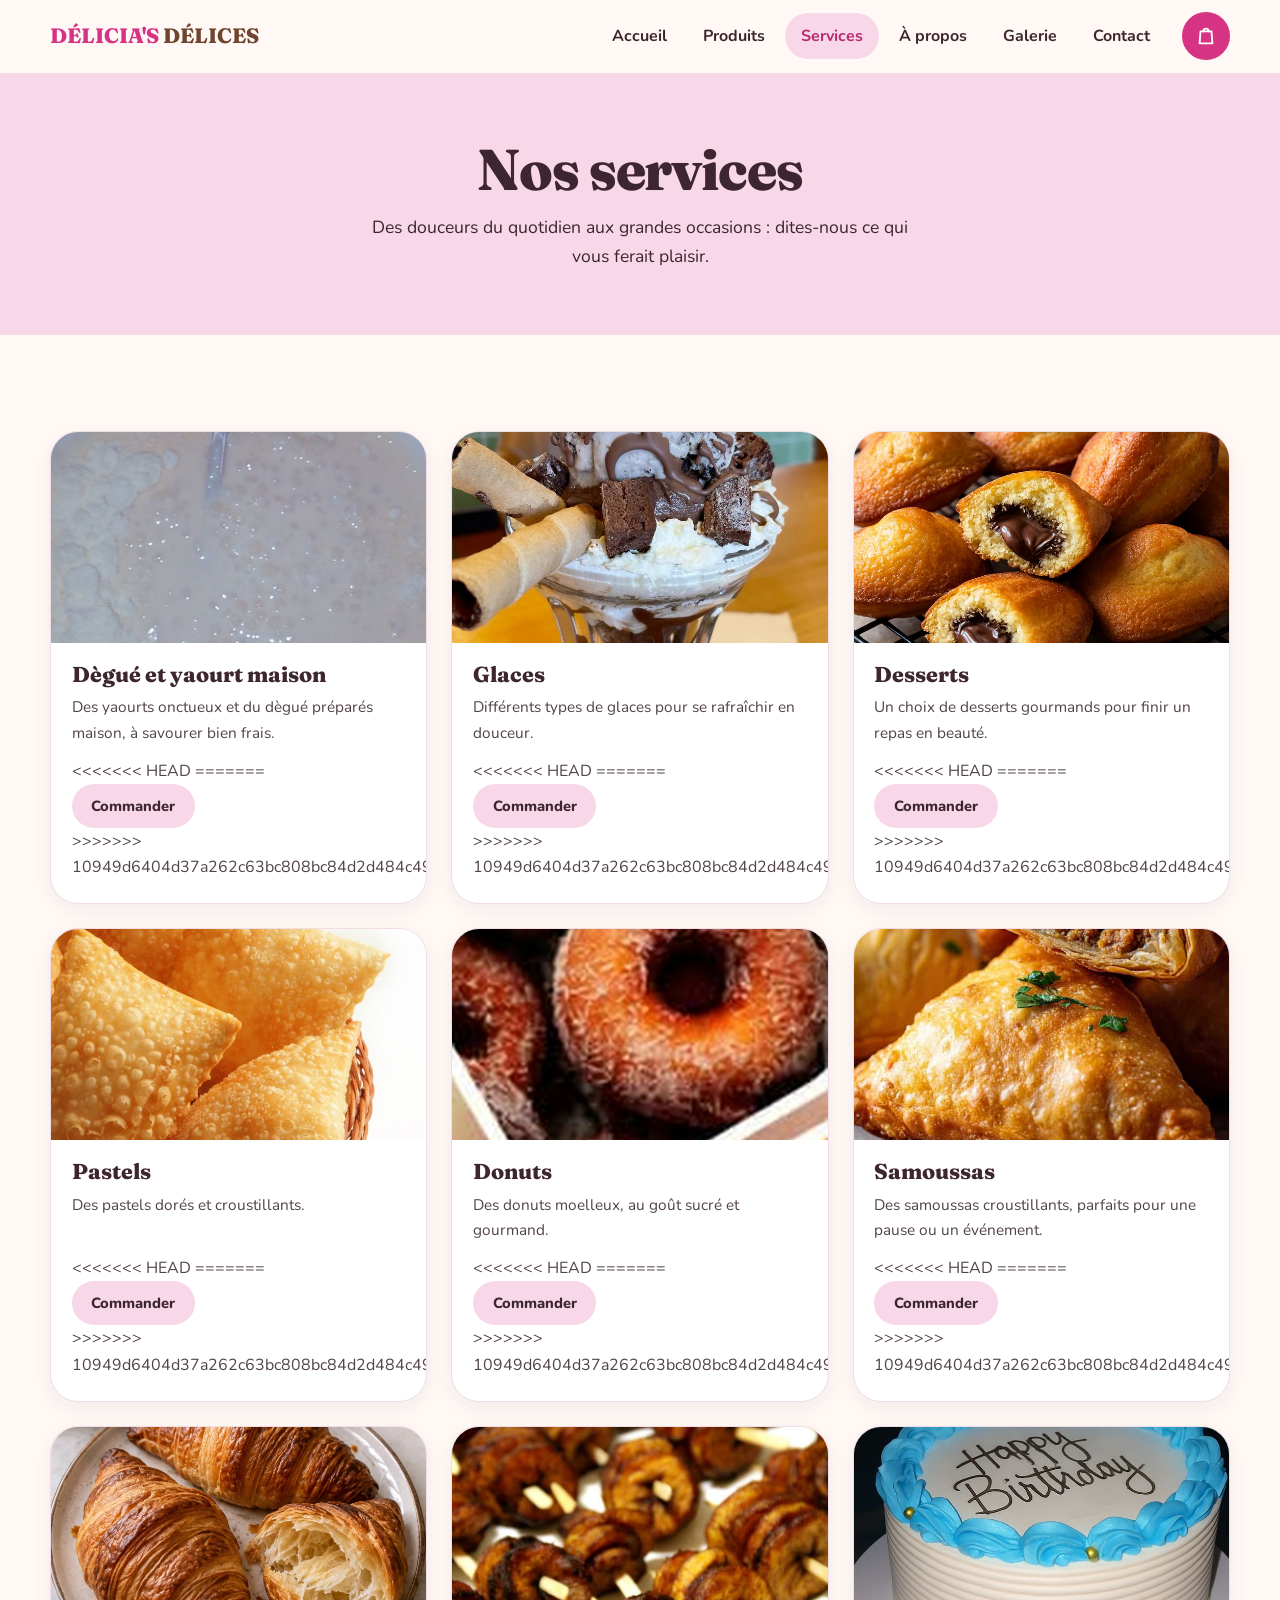
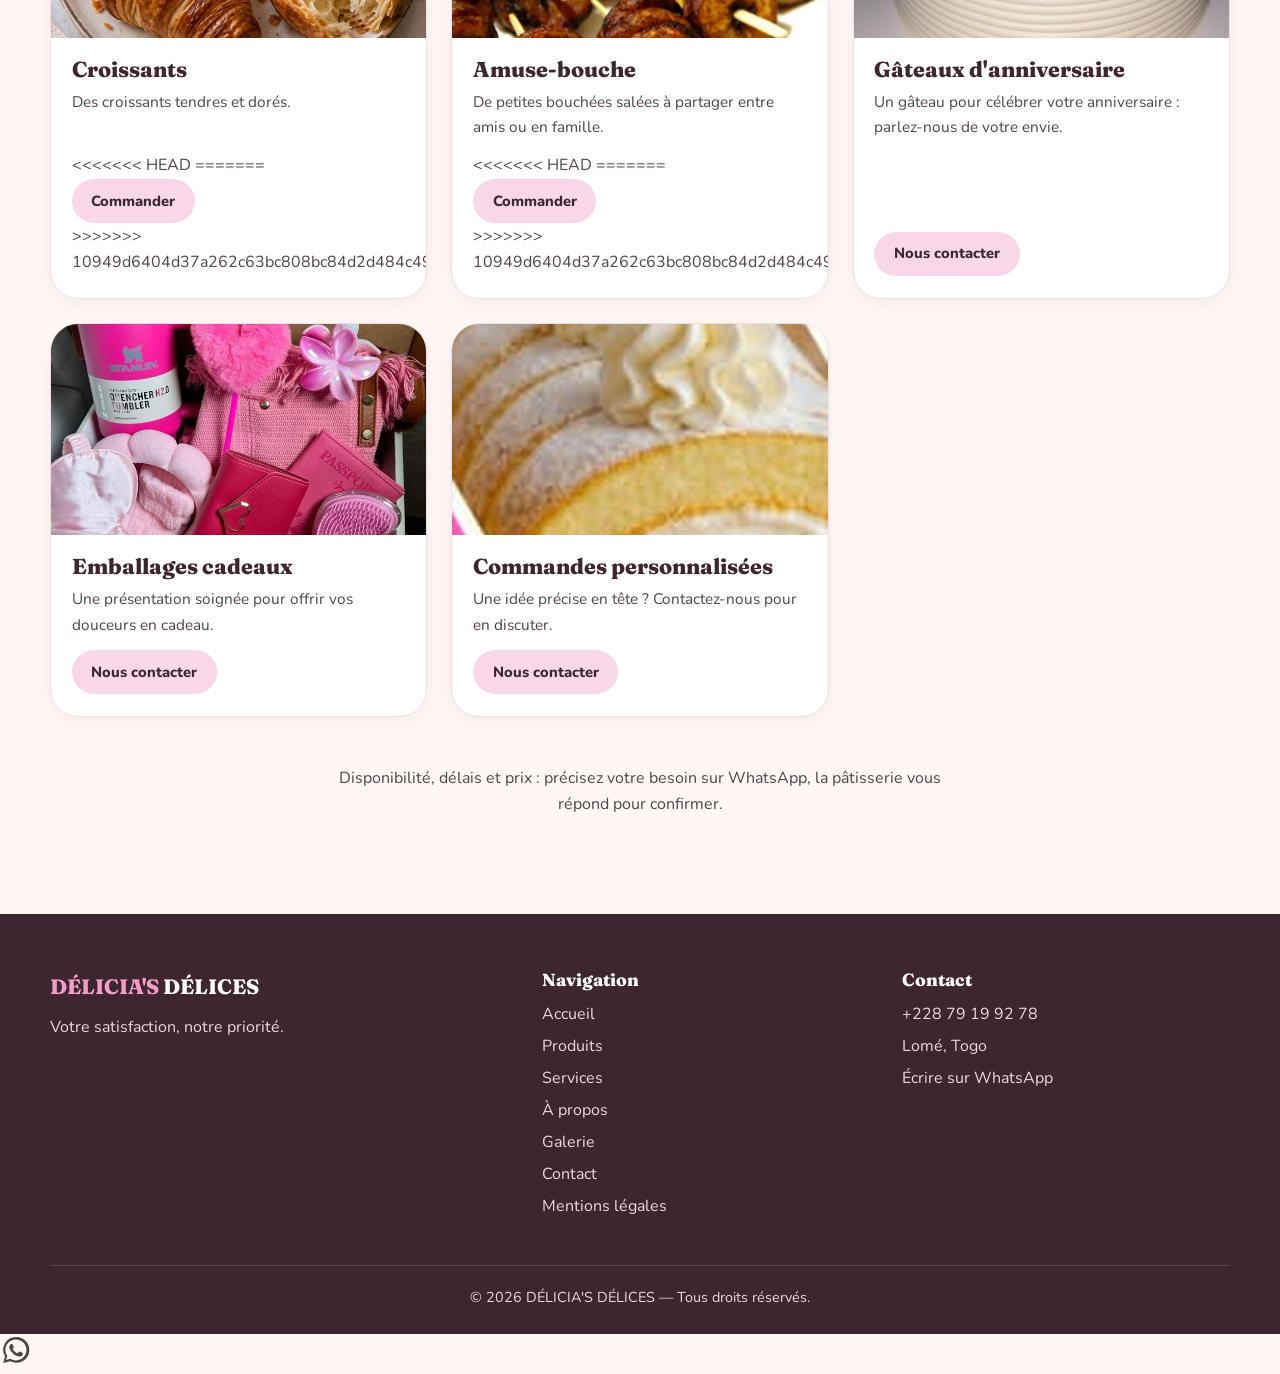
==== commit e42be364: "Résolution des conflits de fusion" ====
--- a/services.html
+++ b/services.html
@@ -71,6 +71,11 @@
                             <h2>Dègué et yaourt maison</h2>
                             <p class="card-text">Des yaourts onctueux et du dègué préparés maison, à savourer bien
                                 frais.</p>
+<<<<<<< HEAD
+=======
+                            <a class="btn btn-ghost btn-sm" href="contact.html"
+                                data-whatsapp="Bonjour DÉLICIA'S DÉLICES, je souhaite commander : Dègué et yaourt maison.">Commander</a>
+>>>>>>> 10949d6404d37a262c63bc808bc84d2d484c4976
                         </div>
                     </article>
                     <article class="card service reveal">
@@ -79,6 +84,11 @@
                         <div class="card-body">
                             <h2>Glaces</h2>
                             <p class="card-text">Différents types de glaces pour se rafraîchir en douceur.</p>
+<<<<<<< HEAD
+=======
+                            <a class="btn btn-ghost btn-sm" href="contact.html"
+                                data-whatsapp="Bonjour DÉLICIA'S DÉLICES, je souhaite commander : Glaces.">Commander</a>
+>>>>>>> 10949d6404d37a262c63bc808bc84d2d484c4976
                         </div>
                     </article>
                     <article class="card service reveal">
@@ -87,6 +97,11 @@
                         <div class="card-body">
                             <h2>Desserts</h2>
                             <p class="card-text">Un choix de desserts gourmands pour finir un repas en beauté.</p>
+<<<<<<< HEAD
+=======
+                            <a class="btn btn-ghost btn-sm" href="contact.html"
+                                data-whatsapp="Bonjour DÉLICIA'S DÉLICES, je souhaite commander : Desserts.">Commander</a>
+>>>>>>> 10949d6404d37a262c63bc808bc84d2d484c4976
                         </div>
                     </article>
                     <article class="card service reveal">
@@ -95,6 +110,11 @@
                         <div class="card-body">
                             <h2>Pastels</h2>
                             <p class="card-text">Des pastels dorés et croustillants.</p>
+<<<<<<< HEAD
+=======
+                            <a class="btn btn-ghost btn-sm" href="contact.html"
+                                data-whatsapp="Bonjour DÉLICIA'S DÉLICES, je souhaite commander : Pastels.">Commander</a>
+>>>>>>> 10949d6404d37a262c63bc808bc84d2d484c4976
                         </div>
                     </article>
                     <article class="card service reveal">
@@ -103,6 +123,11 @@
                         <div class="card-body">
                             <h2>Donuts</h2>
                             <p class="card-text">Des donuts moelleux, au goût sucré et gourmand.</p>
+<<<<<<< HEAD
+=======
+                            <a class="btn btn-ghost btn-sm" href="contact.html"
+                                data-whatsapp="Bonjour DÉLICIA'S DÉLICES, je souhaite commander : Donuts.">Commander</a>
+>>>>>>> 10949d6404d37a262c63bc808bc84d2d484c4976
                         </div>
                     </article>
                     <article class="card service reveal">
@@ -112,6 +137,11 @@
                             <h2>Samoussas</h2>
                             <p class="card-text">Des samoussas croustillants, parfaits pour une pause ou un événement.
                             </p>
+<<<<<<< HEAD
+=======
+                            <a class="btn btn-ghost btn-sm" href="contact.html"
+                                data-whatsapp="Bonjour DÉLICIA'S DÉLICES, je souhaite commander : Samoussas.">Commander</a>
+>>>>>>> 10949d6404d37a262c63bc808bc84d2d484c4976
                         </div>
                     </article>
                     <article class="card service reveal">
@@ -120,6 +150,11 @@
                         <div class="card-body">
                             <h2>Croissants</h2>
                             <p class="card-text">Des croissants tendres et dorés.</p>
+<<<<<<< HEAD
+=======
+                            <a class="btn btn-ghost btn-sm" href="contact.html"
+                                data-whatsapp="Bonjour DÉLICIA'S DÉLICES, je souhaite commander : Croissants.">Commander</a>
+>>>>>>> 10949d6404d37a262c63bc808bc84d2d484c4976
                         </div>
                     </article>
                     <article class="card service reveal">
@@ -128,6 +163,11 @@
                         <div class="card-body">
                             <h2>Amuse-bouche</h2>
                             <p class="card-text">De petites bouchées salées à partager entre amis ou en famille.</p>
+<<<<<<< HEAD
+=======
+                            <a class="btn btn-ghost btn-sm" href="contact.html"
+                                data-whatsapp="Bonjour DÉLICIA'S DÉLICES, je souhaite commander : Amuse-bouche.">Commander</a>
+>>>>>>> 10949d6404d37a262c63bc808bc84d2d484c4976
                         </div>
                     </article>
                     <article class="card service reveal">
--- a/css/style.css
+++ b/css/style.css
@@ -504,6 +504,34 @@
     }
 }
 
+<<<<<<< HEAD
+=======
+.to-top {
+    position: fixed;
+    right: 1rem;
+    bottom: 4.75rem;
+    z-index: 40;
+    width: 48px;
+    height: 48px;
+    border: 0;
+    border-radius: 50%;
+    background: var(--dark-color);
+    color: #fff;
+    font-size: 1.3rem;
+    cursor: pointer;
+    opacity: 0;
+    visibility: hidden;
+    transform: translateY(10px);
+    transition: opacity .3s, transform .3s, visibility .3s;
+}
+
+.to-top.show {
+    opacity: 1;
+    visibility: visible;
+    transform: none;
+}
+
+>>>>>>> 10949d6404d37a262c63bc808bc84d2d484c4976
 .whatsapp-float {
     position: fixed;
     right: 1rem;
--- a/css/responsive.css
+++ b/css/responsive.css
@@ -68,6 +68,7 @@
 
 /* Mobiles (≤ 600 px) */
 @media (max-width: 600px) {
+<<<<<<< HEAD
     .grid-products,
     .services-grid,
     .gallery-grid,
@@ -98,6 +99,10 @@
     .grid-products .card-actions .btn {
         padding-inline: .65rem;
         font-size: .85rem;
+=======
+    .gallery-preview {
+        grid-template-columns: repeat(2, 1fr);
+>>>>>>> 10949d6404d37a262c63bc808bc84d2d484c4976
     }
 
     .footer-grid {
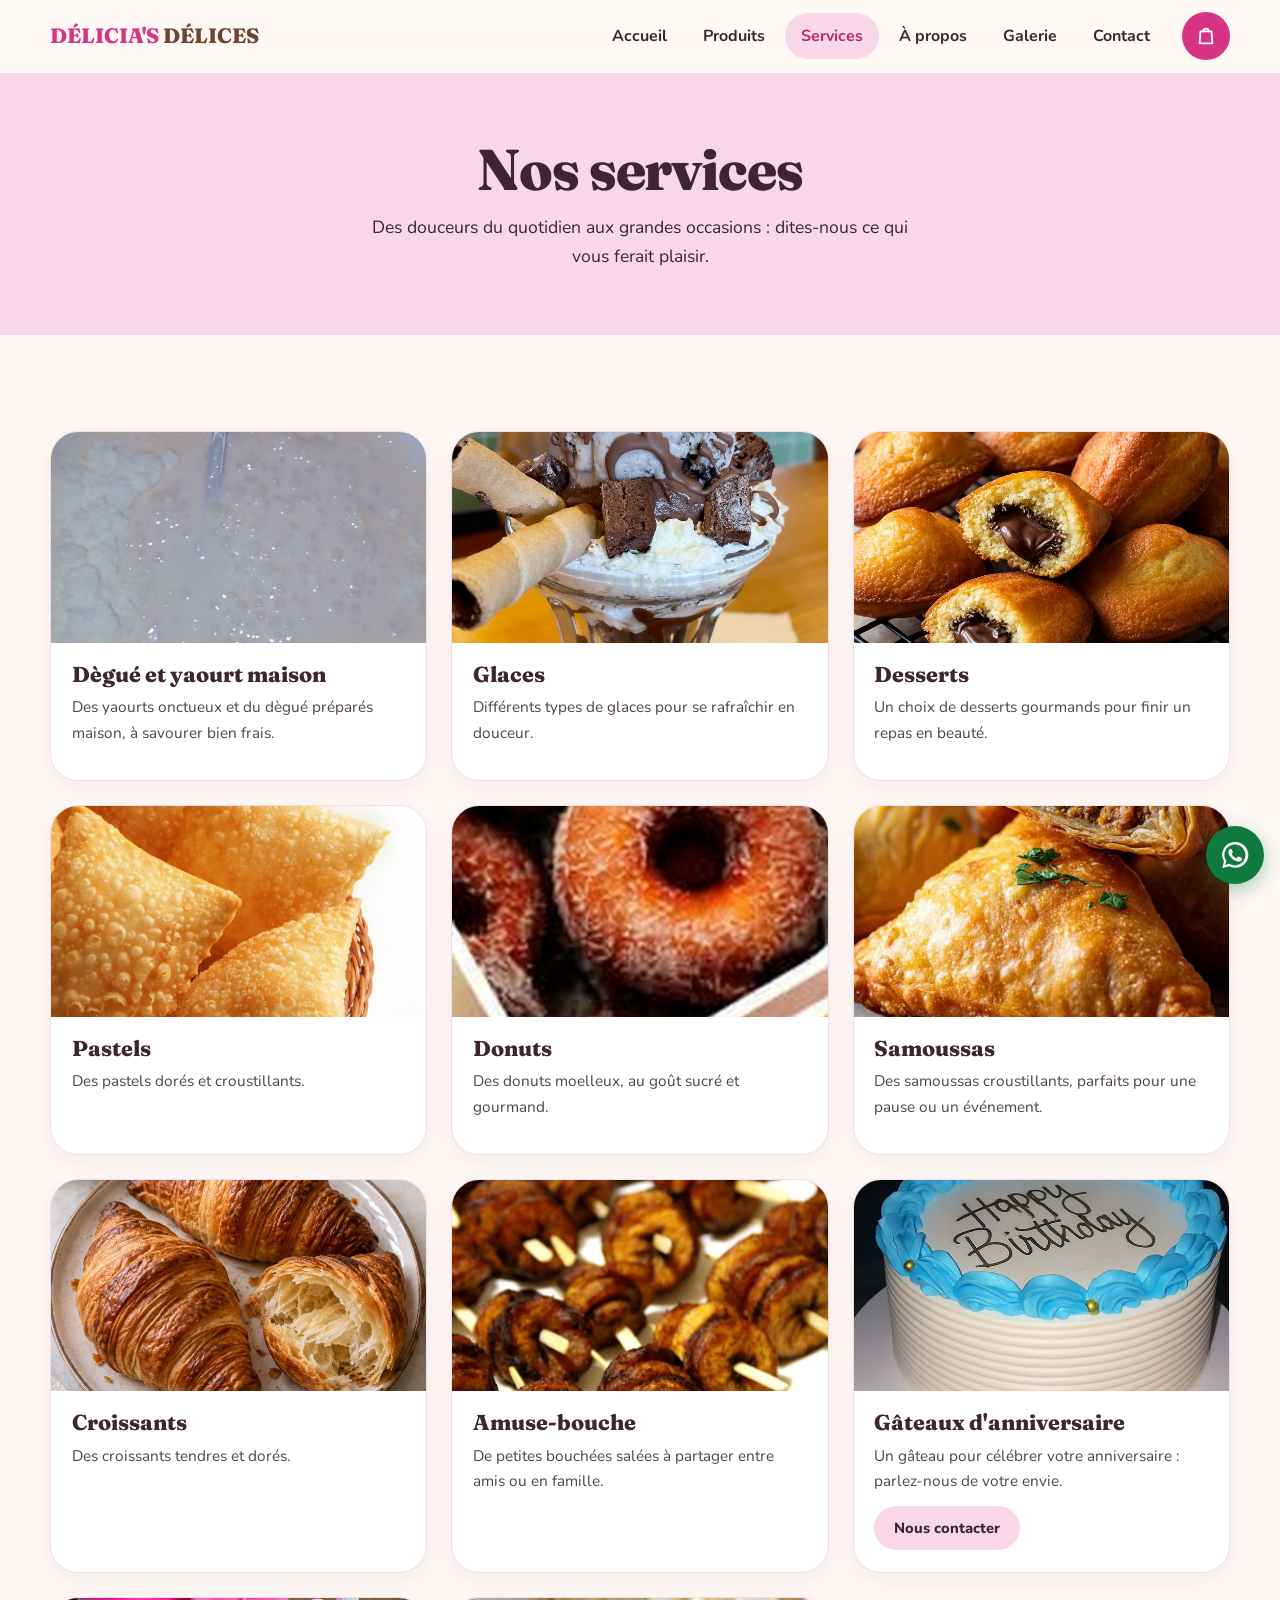
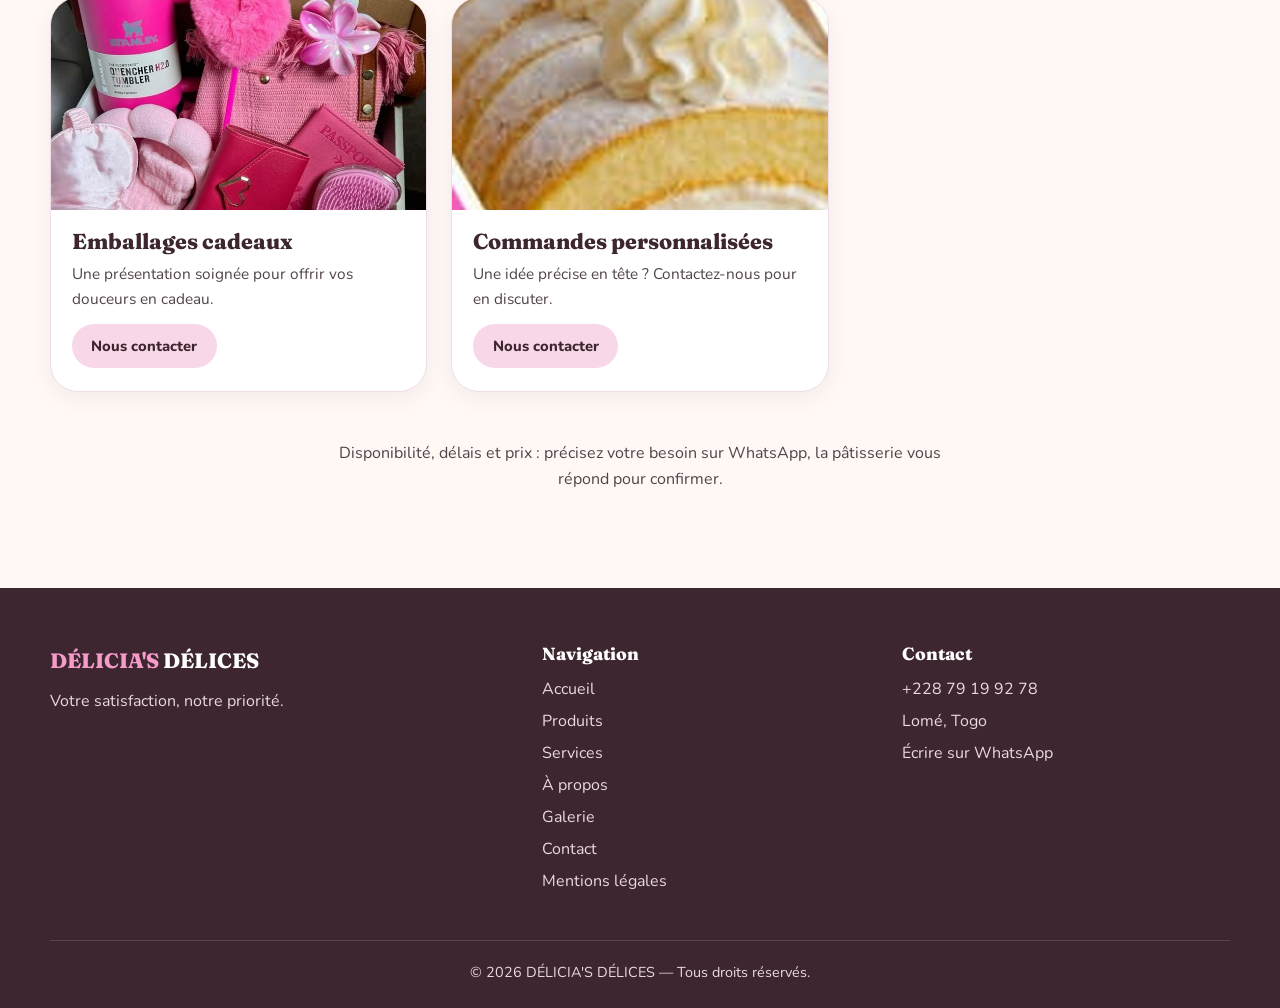
==== commit 13462baa: "correction" ====
--- a/services.html
+++ b/services.html
@@ -71,11 +71,6 @@
                             <h2>Dègué et yaourt maison</h2>
                             <p class="card-text">Des yaourts onctueux et du dègué préparés maison, à savourer bien
                                 frais.</p>
-<<<<<<< HEAD
-=======
-                            <a class="btn btn-ghost btn-sm" href="contact.html"
-                                data-whatsapp="Bonjour DÉLICIA'S DÉLICES, je souhaite commander : Dègué et yaourt maison.">Commander</a>
->>>>>>> 10949d6404d37a262c63bc808bc84d2d484c4976
                         </div>
                     </article>
                     <article class="card service reveal">
@@ -84,11 +79,6 @@
                         <div class="card-body">
                             <h2>Glaces</h2>
                             <p class="card-text">Différents types de glaces pour se rafraîchir en douceur.</p>
-<<<<<<< HEAD
-=======
-                            <a class="btn btn-ghost btn-sm" href="contact.html"
-                                data-whatsapp="Bonjour DÉLICIA'S DÉLICES, je souhaite commander : Glaces.">Commander</a>
->>>>>>> 10949d6404d37a262c63bc808bc84d2d484c4976
                         </div>
                     </article>
                     <article class="card service reveal">
@@ -97,11 +87,6 @@
                         <div class="card-body">
                             <h2>Desserts</h2>
                             <p class="card-text">Un choix de desserts gourmands pour finir un repas en beauté.</p>
-<<<<<<< HEAD
-=======
-                            <a class="btn btn-ghost btn-sm" href="contact.html"
-                                data-whatsapp="Bonjour DÉLICIA'S DÉLICES, je souhaite commander : Desserts.">Commander</a>
->>>>>>> 10949d6404d37a262c63bc808bc84d2d484c4976
                         </div>
                     </article>
                     <article class="card service reveal">
@@ -110,11 +95,6 @@
                         <div class="card-body">
                             <h2>Pastels</h2>
                             <p class="card-text">Des pastels dorés et croustillants.</p>
-<<<<<<< HEAD
-=======
-                            <a class="btn btn-ghost btn-sm" href="contact.html"
-                                data-whatsapp="Bonjour DÉLICIA'S DÉLICES, je souhaite commander : Pastels.">Commander</a>
->>>>>>> 10949d6404d37a262c63bc808bc84d2d484c4976
                         </div>
                     </article>
                     <article class="card service reveal">
@@ -123,11 +103,6 @@
                         <div class="card-body">
                             <h2>Donuts</h2>
                             <p class="card-text">Des donuts moelleux, au goût sucré et gourmand.</p>
-<<<<<<< HEAD
-=======
-                            <a class="btn btn-ghost btn-sm" href="contact.html"
-                                data-whatsapp="Bonjour DÉLICIA'S DÉLICES, je souhaite commander : Donuts.">Commander</a>
->>>>>>> 10949d6404d37a262c63bc808bc84d2d484c4976
                         </div>
                     </article>
                     <article class="card service reveal">
@@ -137,11 +112,6 @@
                             <h2>Samoussas</h2>
                             <p class="card-text">Des samoussas croustillants, parfaits pour une pause ou un événement.
                             </p>
-<<<<<<< HEAD
-=======
-                            <a class="btn btn-ghost btn-sm" href="contact.html"
-                                data-whatsapp="Bonjour DÉLICIA'S DÉLICES, je souhaite commander : Samoussas.">Commander</a>
->>>>>>> 10949d6404d37a262c63bc808bc84d2d484c4976
                         </div>
                     </article>
                     <article class="card service reveal">
@@ -150,11 +120,6 @@
                         <div class="card-body">
                             <h2>Croissants</h2>
                             <p class="card-text">Des croissants tendres et dorés.</p>
-<<<<<<< HEAD
-=======
-                            <a class="btn btn-ghost btn-sm" href="contact.html"
-                                data-whatsapp="Bonjour DÉLICIA'S DÉLICES, je souhaite commander : Croissants.">Commander</a>
->>>>>>> 10949d6404d37a262c63bc808bc84d2d484c4976
                         </div>
                     </article>
                     <article class="card service reveal">
@@ -163,11 +128,6 @@
                         <div class="card-body">
                             <h2>Amuse-bouche</h2>
                             <p class="card-text">De petites bouchées salées à partager entre amis ou en famille.</p>
-<<<<<<< HEAD
-=======
-                            <a class="btn btn-ghost btn-sm" href="contact.html"
-                                data-whatsapp="Bonjour DÉLICIA'S DÉLICES, je souhaite commander : Amuse-bouche.">Commander</a>
->>>>>>> 10949d6404d37a262c63bc808bc84d2d484c4976
                         </div>
                     </article>
                     <article class="card service reveal">
--- a/css/style.css
+++ b/css/style.css
@@ -504,34 +504,6 @@
     }
 }
 
-<<<<<<< HEAD
-=======
-.to-top {
-    position: fixed;
-    right: 1rem;
-    bottom: 4.75rem;
-    z-index: 40;
-    width: 48px;
-    height: 48px;
-    border: 0;
-    border-radius: 50%;
-    background: var(--dark-color);
-    color: #fff;
-    font-size: 1.3rem;
-    cursor: pointer;
-    opacity: 0;
-    visibility: hidden;
-    transform: translateY(10px);
-    transition: opacity .3s, transform .3s, visibility .3s;
-}
-
-.to-top.show {
-    opacity: 1;
-    visibility: visible;
-    transform: none;
-}
-
->>>>>>> 10949d6404d37a262c63bc808bc84d2d484c4976
 .whatsapp-float {
     position: fixed;
     right: 1rem;
--- a/css/responsive.css
+++ b/css/responsive.css
@@ -68,7 +68,6 @@
 
 /* Mobiles (≤ 600 px) */
 @media (max-width: 600px) {
-<<<<<<< HEAD
     .grid-products,
     .services-grid,
     .gallery-grid,
@@ -99,10 +98,10 @@
     .grid-products .card-actions .btn {
         padding-inline: .65rem;
         font-size: .85rem;
-=======
+    }
+
     .gallery-preview {
         grid-template-columns: repeat(2, 1fr);
->>>>>>> 10949d6404d37a262c63bc808bc84d2d484c4976
     }
 
     .footer-grid {
